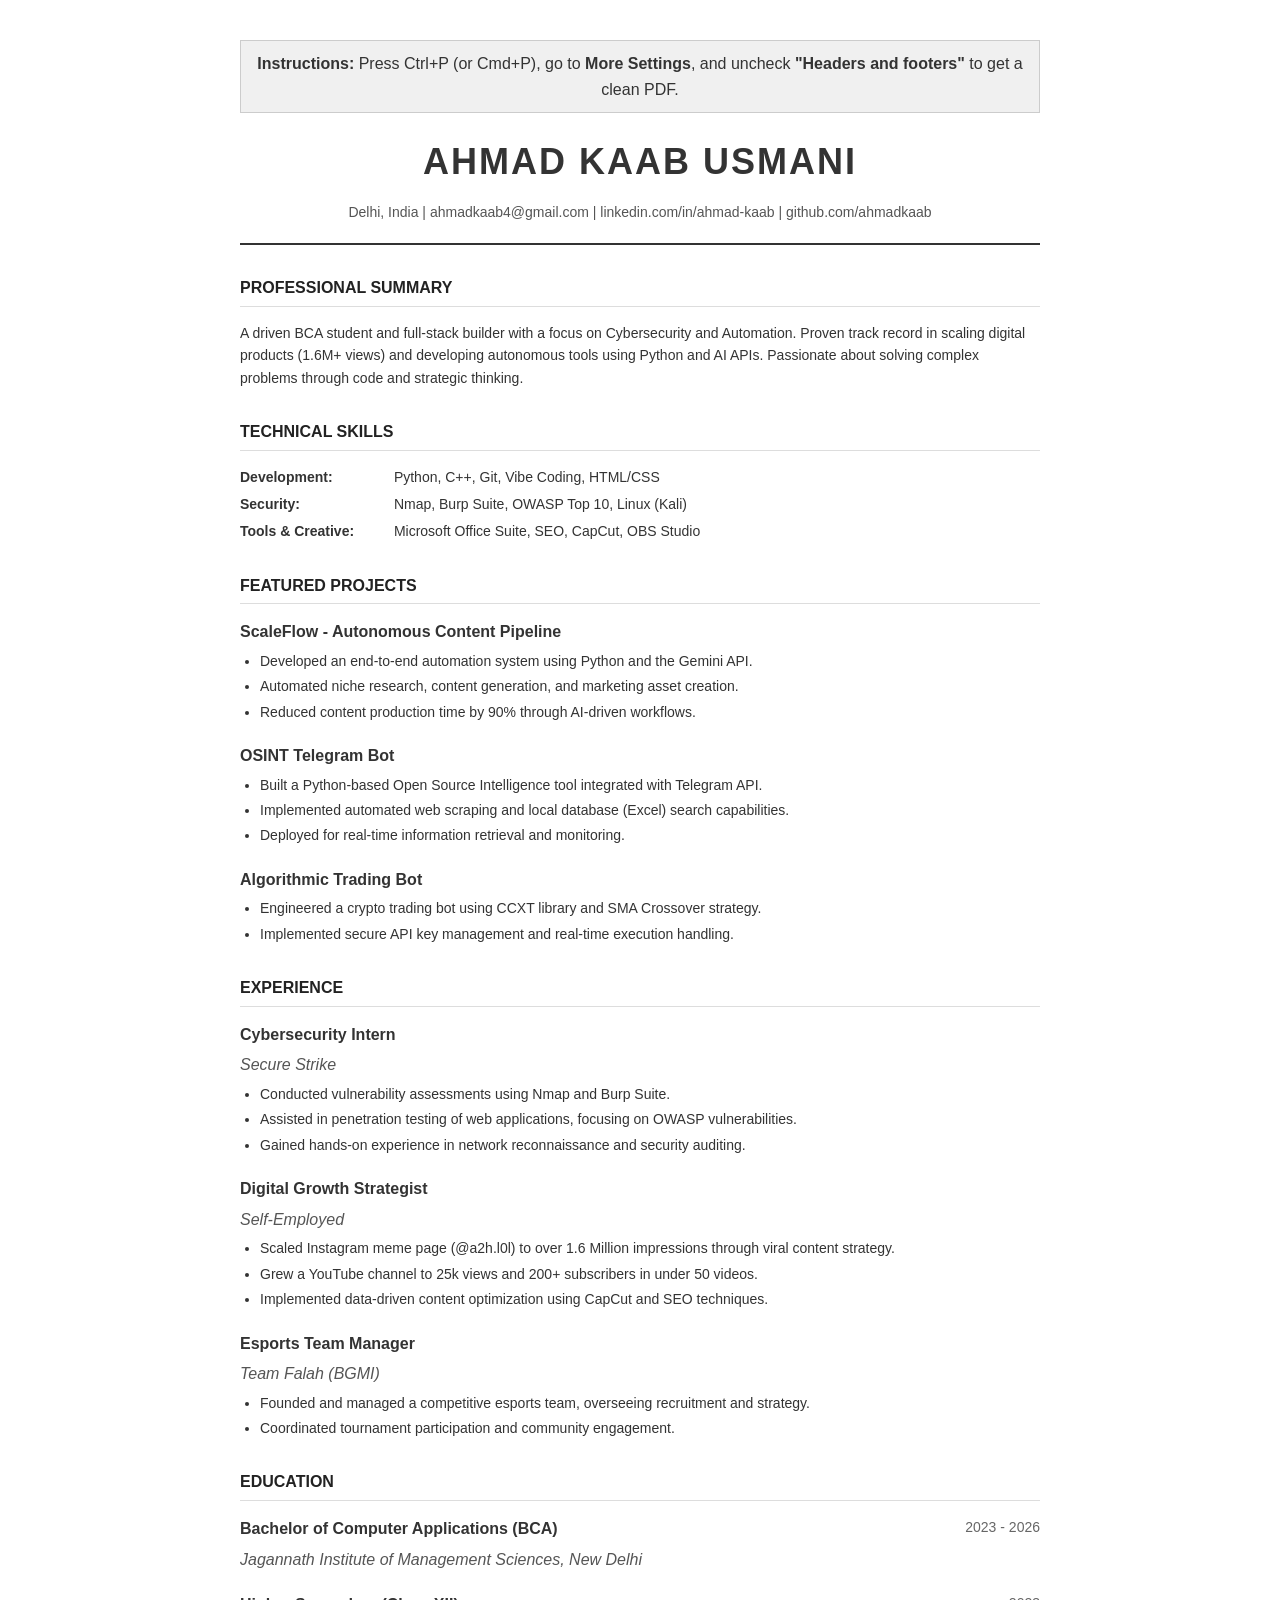
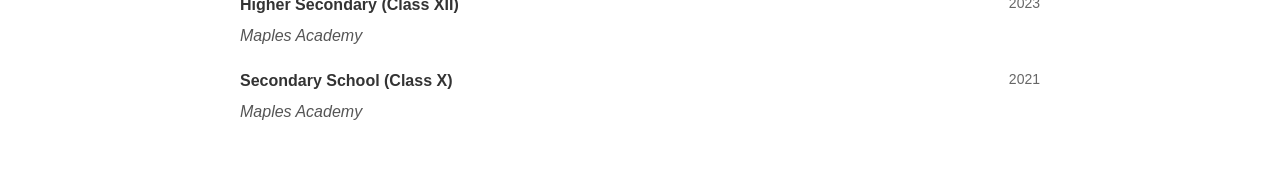
==== resume.html @ 993065bf "Deploy v2: Elite Portfolio Upgrade" ====
<!DOCTYPE html>
<html lang="en">
<head>
    <meta charset="UTF-8">
    <meta name="viewport" content="width=device-width, initial-scale=1.0">
    <title>Resume - Ahmad Kaab Usmani</title>
    <style>
        body {
            font-family: 'Segoe UI', Tahoma, Geneva, Verdana, sans-serif;
            line-height: 1.6;
            color: #333;
            max-width: 800px;
            margin: 0 auto;
            padding: 40px;
            background: #fff;
        }
        
        .header {
            text-align: center;
            border-bottom: 2px solid #333;
            padding-bottom: 20px;
            margin-bottom: 30px;
        }
        
        .name {
            font-size: 36px;
            font-weight: bold;
            text-transform: uppercase;
            letter-spacing: 2px;
            margin-bottom: 10px;
        }
        
        .role {
            font-size: 18px;
            color: #666;
            margin-bottom: 15px;
        }
        
        .contact-info {
            font-size: 14px;
            color: #555;
        }
        
        .section {
            margin-bottom: 30px;
        }
        
        .section-title {
            font-size: 16px;
            font-weight: bold;
            text-transform: uppercase;
            border-bottom: 1px solid #ddd;
            padding-bottom: 5px;
            margin-bottom: 15px;
            color: #222;
        }
        
        .skill-category {
            font-weight: bold;
            display: inline-block;
            width: 150px;
        }
        
        .project-item, .experience-item {
            margin-bottom: 20px;
        }
        
        .item-header {
            display: flex;
            justify-content: space-between;
            margin-bottom: 5px;
        }
        
        .item-title {
            font-weight: bold;
            font-size: 16px;
        }
        
        .item-date {
            color: #666;
            font-size: 14px;
        }
        
        .item-subtitle {
            font-style: italic;
            color: #555;
            margin-bottom: 5px;
        }
        
        ul {
            margin-top: 5px;
            margin-bottom: 5px;
            padding-left: 20px;
        }
        
        li {
            margin-bottom: 3px;
            font-size: 14px;
        }

        @media print {
            @page {
                margin: 0;
            }
            body {
                padding: 40px;
                margin: 0;
            }
            .no-print {
                display: none;
            }
            a {
                text-decoration: none;
                color: #333;
            }
        }
    </style>
</head>
<body>
    <div class="no-print" style="background: #f0f0f0; padding: 10px; text-align: center; margin-bottom: 20px; border: 1px solid #ccc;">
        <strong>Instructions:</strong> Press Ctrl+P (or Cmd+P), go to <b>More Settings</b>, and uncheck <b>"Headers and footers"</b> to get a clean PDF.
    </div>

    <div class="header">
        <div class="name">Ahmad Kaab Usmani</div>
        <div class="contact-info">
            Delhi, India | ahmadkaab4@gmail.com | linkedin.com/in/ahmad-kaab | github.com/ahmadkaab
        </div>
    </div>

    <div class="section">
        <div class="section-title">Professional Summary</div>
        <p style="font-size: 14px;">
            A driven BCA student and full-stack builder with a focus on Cybersecurity and Automation. Proven track record in scaling digital products (1.6M+ views) and developing autonomous tools using Python and AI APIs. Passionate about solving complex problems through code and strategic thinking.
        </p>
    </div>

    <div class="section">
        <div class="section-title">Technical Skills</div>
        <div style="font-size: 14px;">
            <div><span class="skill-category">Development:</span> Python, C++, Git, Vibe Coding, HTML/CSS</div>
            <div style="margin-top: 5px;"><span class="skill-category">Security:</span> Nmap, Burp Suite, OWASP Top 10, Linux (Kali)</div>
            <div style="margin-top: 5px;"><span class="skill-category">Tools & Creative:</span> Microsoft Office Suite, SEO, CapCut, OBS Studio</div>
        </div>
    </div>

    <div class="section">
        <div class="section-title">Featured Projects</div>
        
        <div class="project-item">
            <div class="item-header">
                <span class="item-title">ScaleFlow - Autonomous Content Pipeline</span>
            </div>
            <ul>
                <li>Developed an end-to-end automation system using Python and the Gemini API.</li>
                <li>Automated niche research, content generation, and marketing asset creation.</li>
                <li>Reduced content production time by 90% through AI-driven workflows.</li>
            </ul>
        </div>

        <div class="project-item">
            <div class="item-header">
                <span class="item-title">OSINT Telegram Bot</span>
            </div>
            <ul>
                <li>Built a Python-based Open Source Intelligence tool integrated with Telegram API.</li>
                <li>Implemented automated web scraping and local database (Excel) search capabilities.</li>
                <li>Deployed for real-time information retrieval and monitoring.</li>
            </ul>
        </div>

        <div class="project-item">
            <div class="item-header">
                <span class="item-title">Algorithmic Trading Bot</span>
            </div>
            <ul>
                <li>Engineered a crypto trading bot using CCXT library and SMA Crossover strategy.</li>
                <li>Implemented secure API key management and real-time execution handling.</li>
            </ul>
        </div>
    </div>

    <div class="section">
        <div class="section-title">Experience</div>
        
        <div class="experience-item">
            <div class="item-header">
                <span class="item-title">Cybersecurity Intern</span>
            </div>
            <div class="item-subtitle">Secure Strike</div>
            <ul>
                <li>Conducted vulnerability assessments using Nmap and Burp Suite.</li>
                <li>Assisted in penetration testing of web applications, focusing on OWASP vulnerabilities.</li>
                <li>Gained hands-on experience in network reconnaissance and security auditing.</li>
            </ul>
        </div>

        <div class="experience-item">
            <div class="item-header">
                <span class="item-title">Digital Growth Strategist</span>
            </div>
            <div class="item-subtitle">Self-Employed</div>
            <ul>
                <li>Scaled Instagram meme page (@a2h.l0l) to over 1.6 Million impressions through viral content strategy.</li>
                <li>Grew a YouTube channel to 25k views and 200+ subscribers in under 50 videos.</li>
                <li>Implemented data-driven content optimization using CapCut and SEO techniques.</li>
            </ul>
        </div>

        <div class="experience-item">
            <div class="item-header">
                <span class="item-title">Esports Team Manager</span>
            </div>
            <div class="item-subtitle">Team Falah (BGMI)</div>
            <ul>
                <li>Founded and managed a competitive esports team, overseeing recruitment and strategy.</li>
                <li>Coordinated tournament participation and community engagement.</li>
            </ul>
        </div>
    </div>

    <div class="section">
        <div class="section-title">Education</div>
        <div class="experience-item">
            <div class="item-header">
                <span class="item-title">Bachelor of Computer Applications (BCA)</span>
                <span class="item-date">2023 - 2026</span>
            </div>
            <div class="item-subtitle">Jagannath Institute of Management Sciences, New Delhi</div>
        </div>
        <div class="experience-item">
            <div class="item-header">
                <span class="item-title">Higher Secondary (Class XII)</span>
                <span class="item-date">2023</span>
            </div>
            <div class="item-subtitle">Maples Academy</div>
        </div>
        <div class="experience-item">
            <div class="item-header">
                <span class="item-title">Secondary School (Class X)</span>
                <span class="item-date">2021</span>
            </div>
            <div class="item-subtitle">Maples Academy</div>
        </div>
    </div>

</body>
</html>
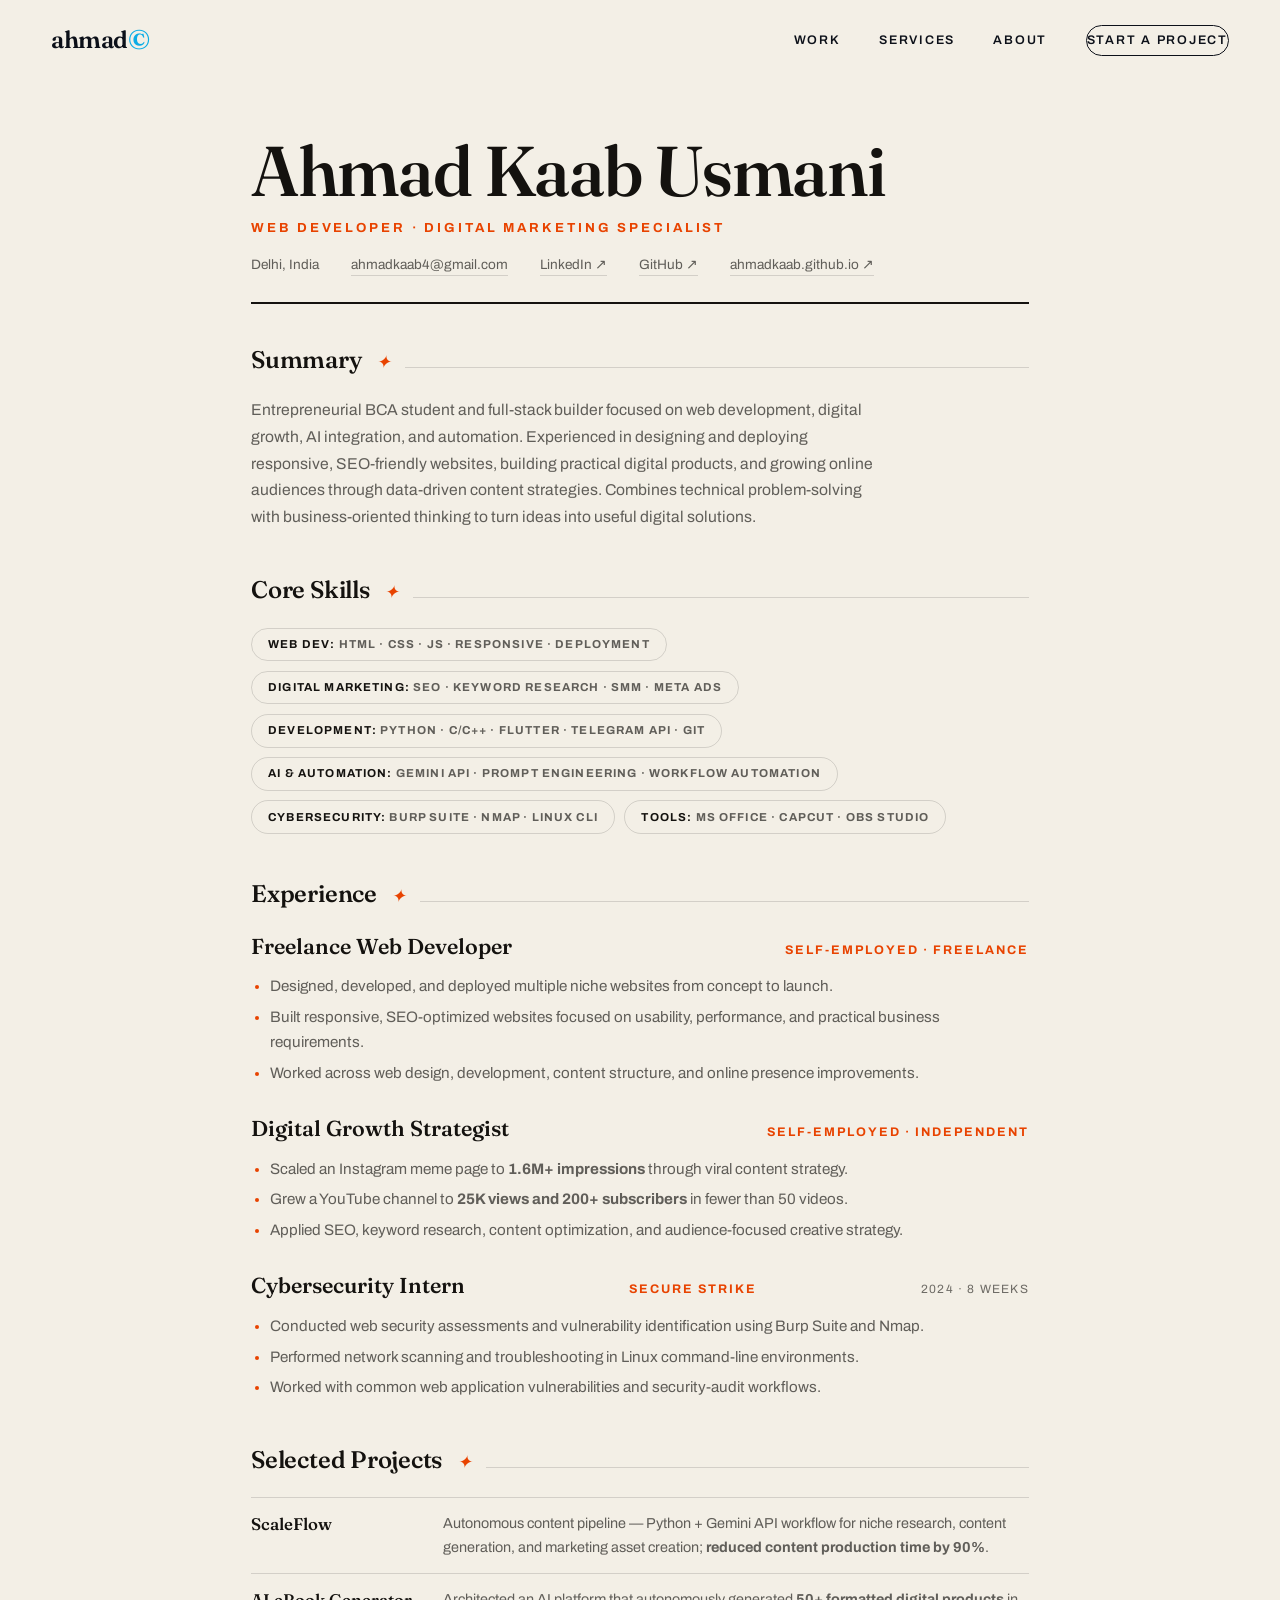
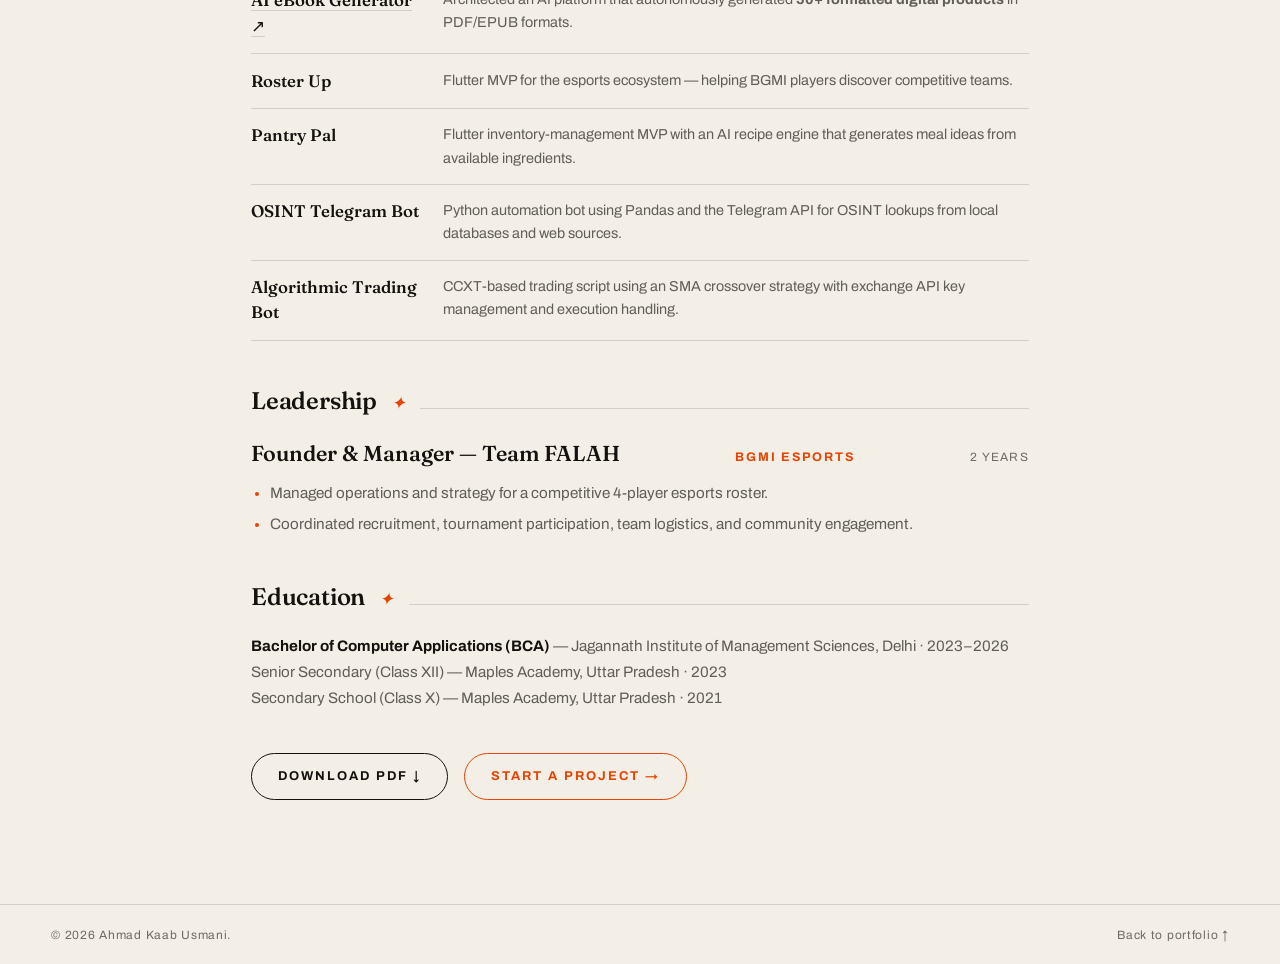
==== commit b3a737ec: "Add resume page, SEO (JSON-LD Person, canonical, sitemap, robots), OG share image" ====
--- a/resume.html
+++ b/resume.html
@@ -1,248 +1,225 @@
 <!DOCTYPE html>
 <html lang="en">
 <head>
-    <meta charset="UTF-8">
-    <meta name="viewport" content="width=device-width, initial-scale=1.0">
-    <title>Resume - Ahmad Kaab Usmani</title>
-    <style>
-        body {
-            font-family: 'Segoe UI', Tahoma, Geneva, Verdana, sans-serif;
-            line-height: 1.6;
-            color: #333;
-            max-width: 800px;
-            margin: 0 auto;
-            padding: 40px;
-            background: #fff;
-        }
-        
-        .header {
-            text-align: center;
-            border-bottom: 2px solid #333;
-            padding-bottom: 20px;
-            margin-bottom: 30px;
-        }
-        
-        .name {
-            font-size: 36px;
-            font-weight: bold;
-            text-transform: uppercase;
-            letter-spacing: 2px;
-            margin-bottom: 10px;
-        }
-        
-        .role {
-            font-size: 18px;
-            color: #666;
-            margin-bottom: 15px;
-        }
-        
-        .contact-info {
-            font-size: 14px;
-            color: #555;
-        }
-        
-        .section {
-            margin-bottom: 30px;
-        }
-        
-        .section-title {
-            font-size: 16px;
-            font-weight: bold;
-            text-transform: uppercase;
-            border-bottom: 1px solid #ddd;
-            padding-bottom: 5px;
-            margin-bottom: 15px;
-            color: #222;
-        }
-        
-        .skill-category {
-            font-weight: bold;
-            display: inline-block;
-            width: 150px;
-        }
-        
-        .project-item, .experience-item {
-            margin-bottom: 20px;
-        }
-        
-        .item-header {
-            display: flex;
-            justify-content: space-between;
-            margin-bottom: 5px;
-        }
-        
-        .item-title {
-            font-weight: bold;
-            font-size: 16px;
-        }
-        
-        .item-date {
-            color: #666;
-            font-size: 14px;
-        }
-        
-        .item-subtitle {
-            font-style: italic;
-            color: #555;
-            margin-bottom: 5px;
-        }
-        
-        ul {
-            margin-top: 5px;
-            margin-bottom: 5px;
-            padding-left: 20px;
-        }
-        
-        li {
-            margin-bottom: 3px;
-            font-size: 14px;
-        }
-
-        @media print {
-            @page {
-                margin: 0;
-            }
-            body {
-                padding: 40px;
-                margin: 0;
-            }
-            .no-print {
-                display: none;
-            }
-            a {
-                text-decoration: none;
-                color: #333;
-            }
-        }
-    </style>
+<meta charset="UTF-8" />
+<meta name="viewport" content="width=device-width, initial-scale=1.0" />
+<title>Résumé — Ahmad Kaab Usmani · Web Developer & Digital Marketing Specialist</title>
+<meta name="description" content="Résumé of Ahmad Kaab Usmani — web developer, digital marketing specialist, and AI automation builder based in Delhi, India." />
+<meta name="robots" content="index,follow" />
+<meta name="theme-color" content="#F3EFE6" />
+<meta property="og:type" content="profile" />
+<meta property="og:title" content="Résumé — Ahmad Kaab Usmani" />
+<meta property="og:description" content="Web developer, digital marketing specialist & AI automation builder — Delhi, India. Remote worldwide." />
+<meta property="og:url" content="https://ahmadkaab.github.io/resume.html" />
+<meta property="og:image" content="https://ahmadkaab.github.io/og-image.png" />
+<link rel="icon" type="image/svg+xml" href="favicon.svg" />
+<link rel="preconnect" href="https://fonts.googleapis.com" />
+<link rel="preconnect" href="https://fonts.gstatic.com" crossorigin />
+<link href="https://fonts.googleapis.com/css2?family=Fraunces:ital,opsz,wght@0,9..144,300..900;1,9..144,300..900&family=Archivo:ital,wght@0,100..900;1,100..900&display=swap" rel="stylesheet" />
+<link rel="stylesheet" href="css/style.css" />
+<style>
+  /* ---- Resume-specific ---- */
+  .resume {
+    max-width: 880px; margin: 0 auto;
+    padding: 8.5rem var(--pad) 4rem;
+  }
+  .resume__head { border-bottom: 2px solid var(--ink); padding-bottom: 1.6rem; margin-bottom: 2.4rem; }
+  .resume__name { font-family: var(--serif); font-weight: 560; letter-spacing: -0.02em; font-size: clamp(2.6rem, 6vw, 4.4rem); line-height: 1; }
+  .resume__role { font-size: 0.82rem; font-weight: 700; letter-spacing: 0.22em; text-transform: uppercase; color: var(--accent); margin-top: 0.7rem; }
+  .resume__contact { display: flex; flex-wrap: wrap; gap: 1rem 2rem; margin-top: 1.1rem; font-size: 0.85rem; color: var(--ink-soft); }
+  .resume__contact a { border-bottom: 1px solid var(--line); transition: color .3s, border-color .3s; }
+  .resume__contact a:hover { color: var(--accent); border-color: var(--accent); }
+  .resume__section { margin-bottom: 2.6rem; }
+  .resume__h { font-family: var(--serif); font-size: 1.5rem; font-weight: 560; letter-spacing: -0.01em; display: flex; align-items: baseline; gap: 0.9rem; margin-bottom: 1.2rem; }
+  .resume__h::after { content: ""; flex: 1; height: 1px; background: var(--line); }
+  .resume__h em { font-style: italic; color: var(--accent); font-size: 1.1rem; }
+  .resume__p { color: var(--ink-soft); line-height: 1.7; font-size: 0.98rem; max-width: 70ch; }
+  .skills { display: flex; flex-wrap: wrap; gap: 0.6rem; }
+  .skills span { font-size: 0.72rem; font-weight: 700; letter-spacing: 0.1em; text-transform: uppercase; border: 1px solid var(--line); border-radius: 999px; padding: 0.45rem 1rem; color: var(--ink-soft); }
+  .skills span b { color: var(--ink); font-weight: 700; }
+  .job { margin-bottom: 1.7rem; }
+  .job__row { display: flex; justify-content: space-between; align-items: baseline; gap: 1rem; flex-wrap: wrap; }
+  .job__title { font-family: var(--serif); font-size: 1.35rem; font-weight: 560; }
+  .job__org { font-size: 0.78rem; font-weight: 700; letter-spacing: 0.16em; text-transform: uppercase; color: var(--accent); }
+  .job__meta { font-size: 0.75rem; letter-spacing: 0.1em; text-transform: uppercase; color: var(--ink-faint); }
+  .job ul { margin-top: 0.7rem; padding-left: 1.2rem; color: var(--ink-soft); font-size: 0.95rem; line-height: 1.65; }
+  .job li { margin-bottom: 0.35rem; }
+  .job li::marker { color: var(--accent); }
+  .proj { display: grid; grid-template-columns: 11rem 1fr; gap: 1rem; padding: 0.9rem 0; border-top: 1px solid var(--line); }
+  .proj:last-child { border-bottom: 1px solid var(--line); }
+  .proj__name { font-family: var(--serif); font-weight: 560; font-size: 1.05rem; }
+  .proj__name a { border-bottom: 1px solid var(--line); }
+  .proj__name a:hover { color: var(--accent); border-color: var(--accent); }
+  .proj__desc { color: var(--ink-soft); font-size: 0.9rem; line-height: 1.6; }
+  .edu { color: var(--ink-soft); font-size: 0.95rem; line-height: 1.7; }
+  .edu b { color: var(--ink); }
+  .resume__tools { display: flex; gap: 1rem; flex-wrap: wrap; margin-top: 2.6rem; }
+  .resume__tools a { font-size: 0.8rem; font-weight: 700; letter-spacing: 0.16em; text-transform: uppercase; border: 1.5px solid var(--ink); border-radius: 999px; padding: 0.8rem 1.6rem; transition: background-color .3s, color .3s; }
+  .resume__tools a:hover { background: var(--ink); color: var(--paper); }
+  .resume__tools a.btn--accent { border-color: var(--accent); color: var(--accent); }
+  .resume__tools a.btn--accent:hover { background: var(--accent); border-color: var(--accent); color: var(--paper); }
+
+  @media (max-width: 640px) {
+    .proj { grid-template-columns: 1fr; gap: 0.3rem; }
+    .resume { padding-top: 7rem; }
+  }
+  @media print {
+    .nav, .resume__tools, .footer { display: none !important; }
+    .resume { padding: 0; max-width: 100%; }
+    body { background: #fff; }
+    .resume__section { break-inside: avoid; }
+    .proj { break-inside: avoid; }
+  }
+</style>
 </head>
 <body>
-    <div class="no-print" style="background: #f0f0f0; padding: 10px; text-align: center; margin-bottom: 20px; border: 1px solid #ccc;">
-        <strong>Instructions:</strong> Press Ctrl+P (or Cmd+P), go to <b>More Settings</b>, and uncheck <b>"Headers and footers"</b> to get a clean PDF.
-    </div>
-
-    <div class="header">
-        <div class="name">Ahmad Kaab Usmani</div>
-        <div class="contact-info">
-            Delhi, India | ahmadkaab4@gmail.com | linkedin.com/in/ahmad-kaab | github.com/ahmadkaab
-        </div>
-    </div>
-
-    <div class="section">
-        <div class="section-title">Professional Summary</div>
-        <p style="font-size: 14px;">
-            A driven BCA student and full-stack builder with a focus on Cybersecurity and Automation. Proven track record in scaling digital products (1.6M+ views) and developing autonomous tools using Python and AI APIs. Passionate about solving complex problems through code and strategic thinking.
-        </p>
-    </div>
-
-    <div class="section">
-        <div class="section-title">Technical Skills</div>
-        <div style="font-size: 14px;">
-            <div><span class="skill-category">Development:</span> Python, C++, Git, Vibe Coding, HTML/CSS</div>
-            <div style="margin-top: 5px;"><span class="skill-category">Security:</span> Nmap, Burp Suite, OWASP Top 10, Linux (Kali)</div>
-            <div style="margin-top: 5px;"><span class="skill-category">Tools & Creative:</span> Microsoft Office Suite, SEO, CapCut, OBS Studio</div>
-        </div>
-    </div>
-
-    <div class="section">
-        <div class="section-title">Featured Projects</div>
-        
-        <div class="project-item">
-            <div class="item-header">
-                <span class="item-title">ScaleFlow - Autonomous Content Pipeline</span>
-            </div>
-            <ul>
-                <li>Developed an end-to-end automation system using Python and the Gemini API.</li>
-                <li>Automated niche research, content generation, and marketing asset creation.</li>
-                <li>Reduced content production time by 90% through AI-driven workflows.</li>
-            </ul>
-        </div>
-
-        <div class="project-item">
-            <div class="item-header">
-                <span class="item-title">OSINT Telegram Bot</span>
-            </div>
-            <ul>
-                <li>Built a Python-based Open Source Intelligence tool integrated with Telegram API.</li>
-                <li>Implemented automated web scraping and local database (Excel) search capabilities.</li>
-                <li>Deployed for real-time information retrieval and monitoring.</li>
-            </ul>
-        </div>
-
-        <div class="project-item">
-            <div class="item-header">
-                <span class="item-title">Algorithmic Trading Bot</span>
-            </div>
-            <ul>
-                <li>Engineered a crypto trading bot using CCXT library and SMA Crossover strategy.</li>
-                <li>Implemented secure API key management and real-time execution handling.</li>
-            </ul>
-        </div>
-    </div>
-
-    <div class="section">
-        <div class="section-title">Experience</div>
-        
-        <div class="experience-item">
-            <div class="item-header">
-                <span class="item-title">Cybersecurity Intern</span>
-            </div>
-            <div class="item-subtitle">Secure Strike</div>
-            <ul>
-                <li>Conducted vulnerability assessments using Nmap and Burp Suite.</li>
-                <li>Assisted in penetration testing of web applications, focusing on OWASP vulnerabilities.</li>
-                <li>Gained hands-on experience in network reconnaissance and security auditing.</li>
-            </ul>
-        </div>
-
-        <div class="experience-item">
-            <div class="item-header">
-                <span class="item-title">Digital Growth Strategist</span>
-            </div>
-            <div class="item-subtitle">Self-Employed</div>
-            <ul>
-                <li>Scaled Instagram meme page (@a2h.l0l) to over 1.6 Million impressions through viral content strategy.</li>
-                <li>Grew a YouTube channel to 25k views and 200+ subscribers in under 50 videos.</li>
-                <li>Implemented data-driven content optimization using CapCut and SEO techniques.</li>
-            </ul>
-        </div>
-
-        <div class="experience-item">
-            <div class="item-header">
-                <span class="item-title">Esports Team Manager</span>
-            </div>
-            <div class="item-subtitle">Team Falah (BGMI)</div>
-            <ul>
-                <li>Founded and managed a competitive esports team, overseeing recruitment and strategy.</li>
-                <li>Coordinated tournament participation and community engagement.</li>
-            </ul>
-        </div>
-    </div>
-
-    <div class="section">
-        <div class="section-title">Education</div>
-        <div class="experience-item">
-            <div class="item-header">
-                <span class="item-title">Bachelor of Computer Applications (BCA)</span>
-                <span class="item-date">2023 - 2026</span>
-            </div>
-            <div class="item-subtitle">Jagannath Institute of Management Sciences, New Delhi</div>
-        </div>
-        <div class="experience-item">
-            <div class="item-header">
-                <span class="item-title">Higher Secondary (Class XII)</span>
-                <span class="item-date">2023</span>
-            </div>
-            <div class="item-subtitle">Maples Academy</div>
-        </div>
-        <div class="experience-item">
-            <div class="item-header">
-                <span class="item-title">Secondary School (Class X)</span>
-                <span class="item-date">2021</span>
-            </div>
-            <div class="item-subtitle">Maples Academy</div>
-        </div>
-    </div>
+
+<header class="nav" id="nav">
+  <a class="nav__logo" href="index.html">ahmad<span class="nav__logo-accent">©</span></a>
+  <nav class="nav__links">
+    <a href="index.html#work">Work</a>
+    <a href="index.html#services">Services</a>
+    <a href="index.html#about">About</a>
+    <a href="index.html#contact" class="nav__cta">Start a project</a>
+  </nav>
+</header>
+
+<main class="resume">
+
+  <header class="resume__head">
+    <h1 class="resume__name">Ahmad Kaab Usmani</h1>
+    <p class="resume__role">Web Developer · Digital Marketing Specialist</p>
+    <div class="resume__contact">
+      <span>Delhi, India</span>
+      <a href="mailto:ahmadkaab4@gmail.com">ahmadkaab4@gmail.com</a>
+      <a href="https://linkedin.com/in/ahmad-kaab-bb435430" target="_blank" rel="noopener">LinkedIn ↗</a>
+      <a href="https://github.com/ahmadkaab" target="_blank" rel="noopener">GitHub ↗</a>
+      <a href="https://ahmadkaab.github.io" target="_blank" rel="noopener">ahmadkaab.github.io ↗</a>
+    </div>
+  </header>
+
+  <section class="resume__section">
+    <h2 class="resume__h">Summary <em>✦</em></h2>
+    <p class="resume__p">Entrepreneurial BCA student and full-stack builder focused on web development, digital growth, AI integration, and automation. Experienced in designing and deploying responsive, SEO-friendly websites, building practical digital products, and growing online audiences through data-driven content strategies. Combines technical problem-solving with business-oriented thinking to turn ideas into useful digital solutions.</p>
+  </section>
+
+  <section class="resume__section">
+    <h2 class="resume__h">Core Skills <em>✦</em></h2>
+    <div class="skills">
+      <span><b>Web Dev:</b> HTML · CSS · JS · Responsive · Deployment</span>
+      <span><b>Digital Marketing:</b> SEO · Keyword Research · SMM · Meta Ads</span>
+      <span><b>Development:</b> Python · C/C++ · Flutter · Telegram API · Git</span>
+      <span><b>AI &amp; Automation:</b> Gemini API · Prompt Engineering · Workflow Automation</span>
+      <span><b>Cybersecurity:</b> Burp Suite · Nmap · Linux CLI</span>
+      <span><b>Tools:</b> MS Office · CapCut · OBS Studio</span>
+    </div>
+  </section>
+
+  <section class="resume__section">
+    <h2 class="resume__h">Experience <em>✦</em></h2>
+
+    <div class="job">
+      <div class="job__row">
+        <span class="job__title">Freelance Web Developer</span>
+        <span class="job__org">Self-Employed · Freelance</span>
+      </div>
+      <ul>
+        <li>Designed, developed, and deployed multiple niche websites from concept to launch.</li>
+        <li>Built responsive, SEO-optimized websites focused on usability, performance, and practical business requirements.</li>
+        <li>Worked across web design, development, content structure, and online presence improvements.</li>
+      </ul>
+    </div>
+
+    <div class="job">
+      <div class="job__row">
+        <span class="job__title">Digital Growth Strategist</span>
+        <span class="job__org">Self-Employed · Independent</span>
+      </div>
+      <ul>
+        <li>Scaled an Instagram meme page to <b>1.6M+ impressions</b> through viral content strategy.</li>
+        <li>Grew a YouTube channel to <b>25K views and 200+ subscribers</b> in fewer than 50 videos.</li>
+        <li>Applied SEO, keyword research, content optimization, and audience-focused creative strategy.</li>
+      </ul>
+    </div>
+
+    <div class="job">
+      <div class="job__row">
+        <span class="job__title">Cybersecurity Intern</span>
+        <span class="job__org">Secure Strike</span>
+        <span class="job__meta">2024 · 8 weeks</span>
+      </div>
+      <ul>
+        <li>Conducted web security assessments and vulnerability identification using Burp Suite and Nmap.</li>
+        <li>Performed network scanning and troubleshooting in Linux command-line environments.</li>
+        <li>Worked with common web application vulnerabilities and security-audit workflows.</li>
+      </ul>
+    </div>
+  </section>
+
+  <section class="resume__section">
+    <h2 class="resume__h">Selected Projects <em>✦</em></h2>
+
+    <div class="proj">
+      <span class="proj__name">ScaleFlow</span>
+      <p class="proj__desc">Autonomous content pipeline — Python + Gemini API workflow for niche research, content generation, and marketing asset creation; <b>reduced content production time by 90%</b>.</p>
+    </div>
+    <div class="proj">
+      <span class="proj__name"><a href="https://ebookbazar.shop" target="_blank" rel="noopener">AI eBook Generator ↗</a></span>
+      <p class="proj__desc">Architected an AI platform that autonomously generated <b>50+ formatted digital products</b> in PDF/EPUB formats.</p>
+    </div>
+    <div class="proj">
+      <span class="proj__name">Roster Up</span>
+      <p class="proj__desc">Flutter MVP for the esports ecosystem — helping BGMI players discover competitive teams.</p>
+    </div>
+    <div class="proj">
+      <span class="proj__name">Pantry Pal</span>
+      <p class="proj__desc">Flutter inventory-management MVP with an AI recipe engine that generates meal ideas from available ingredients.</p>
+    </div>
+    <div class="proj">
+      <span class="proj__name">OSINT Telegram Bot</span>
+      <p class="proj__desc">Python automation bot using Pandas and the Telegram API for OSINT lookups from local databases and web sources.</p>
+    </div>
+    <div class="proj">
+      <span class="proj__name">Algorithmic Trading Bot</span>
+      <p class="proj__desc">CCXT-based trading script using an SMA crossover strategy with exchange API key management and execution handling.</p>
+    </div>
+  </section>
+
+  <section class="resume__section">
+    <h2 class="resume__h">Leadership <em>✦</em></h2>
+    <div class="job">
+      <div class="job__row">
+        <span class="job__title">Founder &amp; Manager — Team FALAH</span>
+        <span class="job__org">BGMI Esports</span>
+        <span class="job__meta">2 years</span>
+      </div>
+      <ul>
+        <li>Managed operations and strategy for a competitive 4-player esports roster.</li>
+        <li>Coordinated recruitment, tournament participation, team logistics, and community engagement.</li>
+      </ul>
+    </div>
+  </section>
+
+  <section class="resume__section">
+    <h2 class="resume__h">Education <em>✦</em></h2>
+    <p class="edu"><b>Bachelor of Computer Applications (BCA)</b> — Jagannath Institute of Management Sciences, Delhi · 2023–2026</p>
+    <p class="edu">Senior Secondary (Class XII) — Maples Academy, Uttar Pradesh · 2023</p>
+    <p class="edu">Secondary School (Class X) — Maples Academy, Uttar Pradesh · 2021</p>
+  </section>
+
+  <div class="resume__tools">
+    <a href="resume.pdf" target="_blank">Download PDF ↓</a>
+    <a href="index.html#contact" class="btn--accent">Start a project →</a>
+  </div>
+
+</main>
+
+<footer class="footer" style="margin-top: 2rem;">
+  <div class="footer__bottom">
+    <span>© 2026 Ahmad Kaab Usmani.</span>
+    <a href="index.html">Back to portfolio ↑</a>
+  </div>
+</footer>
 
 </body>
-</html>+</html>
--- a/css/style.css
+++ b/css/style.css
@@ -0,0 +1,505 @@
+/* ============================================================
+   AHMAD — Portfolio · Editorial Bold · Light · Cinematic
+   ============================================================ */
+
+:root {
+  --paper: #F3EFE6;
+  --paper-deep: #EAE4D6;
+  --ink: #14120F;
+  --ink-soft: rgba(20, 18, 15, 0.66);
+  --ink-faint: rgba(20, 18, 15, 0.6);
+  --accent: #E84300;
+  --line: rgba(20, 18, 15, 0.14);
+  --cream-on-ink: #F3EFE6;
+  --serif: "Fraunces", Georgia, serif;
+  --sans: "Archivo", "Helvetica Neue", Arial, sans-serif;
+  --pad: clamp(1.25rem, 4vw, 4rem);
+  --ease-out: cubic-bezier(0.16, 1, 0.3, 1);
+}
+
+*, *::before, *::after { box-sizing: border-box; margin: 0; padding: 0; }
+
+html { scroll-behavior: auto; }
+
+html.lenis, html.lenis body { height: auto; }
+.lenis.lenis-smooth { scroll-behavior: auto !important; }
+.lenis.lenis-stopped { overflow: hidden; }
+
+body {
+  font-family: var(--sans);
+  background: var(--paper);
+  color: var(--ink);
+  line-height: 1.5;
+  -webkit-font-smoothing: antialiased;
+  overflow-x: hidden;
+}
+
+::selection { background: var(--accent); color: var(--paper); }
+
+a { color: inherit; text-decoration: none; }
+button { font-family: inherit; background: none; border: none; color: inherit; cursor: pointer; }
+a, button { -webkit-tap-highlight-color: transparent; touch-action: manipulation; }
+img, svg { display: block; max-width: 100%; }
+
+.accent { color: var(--accent); }
+
+/* ============ CURSOR ============ */
+.cursor { display: none; }
+@media (pointer: fine) {
+  .cursor { display: block; position: fixed; top: 0; left: 0; z-index: 9999; pointer-events: none; opacity: 0; transition: opacity 0.3s ease; }
+  .cursor__dot {
+    position: fixed; width: 8px; height: 8px; border-radius: 50%;
+    background: var(--accent); transform: translate(-50%, -50%);
+  }
+  .cursor__ring {
+    position: fixed; width: 40px; height: 40px; border-radius: 50%;
+    border: 1.5px solid var(--ink); opacity: 0.55;
+    transform: translate(-50%, -50%);
+    transition: width 0.3s var(--ease-out), height 0.3s var(--ease-out),
+                border-color 0.3s, background-color 0.3s, opacity 0.3s;
+  }
+  .cursor__label {
+    position: fixed; left: 0; top: 0;
+    font-size: 0.68rem; font-weight: 700; letter-spacing: 0.18em; text-transform: uppercase;
+    color: var(--paper); background: var(--ink);
+    padding: 0.5em 0.9em; border-radius: 999px;
+    transform: translate(-50%, -50%) scale(0);
+    transition: transform 0.3s var(--ease-out);
+    white-space: nowrap;
+  }
+  .cursor.is-hover .cursor__ring { width: 64px; height: 64px; border-color: var(--accent); opacity: 1; }
+  .cursor.is-view .cursor__ring { width: 88px; height: 88px; background: var(--accent); border-color: var(--accent); opacity: 1; }
+  .cursor.is-view .cursor__label { transform: translate(-50%, -50%) scale(1); }
+  .cursor.is-down .cursor__ring { width: 28px; height: 28px; }
+}
+
+/* ============ PRELOADER ============ */
+.preloader {
+  position: fixed; inset: 0; z-index: 10000;
+  display: grid; place-items: center;
+  background: var(--ink);
+  color: var(--paper);
+}
+.preloader__inner { position: relative; z-index: 3; text-align: center; padding: 0 var(--pad); }
+.preloader__name {
+  font-family: var(--serif); font-size: clamp(2.5rem, 8vw, 5rem); font-weight: 600;
+  letter-spacing: -0.02em;
+}
+.preloader__dot { color: var(--accent); }
+.preloader__bar {
+  width: min(320px, 60vw); height: 2px; background: rgba(243, 239, 230, 0.18);
+  margin: 1.5rem auto 1rem; overflow: hidden;
+}
+.preloader__fill { height: 100%; width: 0%; background: var(--accent); }
+.preloader__count {
+  font-family: var(--sans); font-size: 0.8rem; letter-spacing: 0.3em;
+  color: rgba(243, 239, 230, 0.55);
+}
+.preloader__panel {
+  position: absolute; top: 0; bottom: 0; width: 50.5%;
+  background: var(--paper);
+}
+.preloader__panel--a { left: -1%; transform: translateX(-101%); }
+.preloader__panel--b { right: -1%; transform: translateX(101%); }
+.preloader.is-done { pointer-events: none; visibility: hidden; }
+
+/* ============ NAV ============ */
+.nav {
+  position: fixed; top: 0; left: 0; right: 0; z-index: 900;
+  display: flex; align-items: center; justify-content: space-between;
+  padding: 1.4rem var(--pad);
+  mix-blend-mode: difference;
+  color: #fff;
+}
+.nav__logo {
+  font-family: var(--serif); font-size: 1.5rem; font-weight: 600; letter-spacing: -0.02em;
+}
+.nav__logo-accent { color: var(--accent); }
+.nav__links { display: flex; align-items: center; gap: clamp(1.2rem, 3vw, 2.8rem); }
+.nav__links a {
+  font-size: 0.78rem; font-weight: 600; letter-spacing: 0.14em; text-transform: uppercase;
+  position: relative; padding: 0.3rem 0;
+}
+.nav__links a:not(.nav__cta)::after {
+  content: ""; position: absolute; left: 0; bottom: 0; height: 1.5px; width: 100%;
+  background: currentColor; transform: scaleX(0); transform-origin: right;
+  transition: transform 0.4s var(--ease-out);
+}
+.nav__links a:not(.nav__cta):hover::after { transform: scaleX(1); transform-origin: left; }
+.nav__cta {
+  border: 1.5px solid #fff; border-radius: 999px; padding: 0.55rem 1.3rem;
+  transition: background-color 0.3s, color 0.3s, border-color 0.3s;
+}
+.nav__cta:hover { background: #fff; color: var(--ink); border-color: #fff; }
+
+/* ============ HERO ============ */
+.hero {
+  min-height: 100svh;
+  display: flex; flex-direction: column; justify-content: space-between;
+  padding: calc(5.5rem + 2vh) var(--pad) 2.5rem;
+  position: relative;
+  background:
+    radial-gradient(60% 50% at 85% 15%, rgba(255, 74, 0, 0.07), transparent 60%),
+    var(--paper);
+}
+.hero__meta {
+  display: flex; justify-content: space-between; gap: 1rem; flex-wrap: wrap;
+  font-size: 0.72rem; font-weight: 600; letter-spacing: 0.22em; text-transform: uppercase;
+  color: var(--ink-soft);
+  border-bottom: 1px solid var(--line);
+  padding-bottom: 1rem;
+}
+.hero__coords { color: var(--ink-faint); }
+
+.hero__title {
+  font-family: var(--serif);
+  font-weight: 560;
+  font-size: clamp(3.4rem, 11.5vw, 10.5rem);
+  line-height: 0.98;
+  letter-spacing: -0.03em;
+  margin: 4vh 0 3vh;
+}
+.hero__line { display: block; overflow: hidden; padding: 0.02em 0; }
+.hero__line--2 { padding-left: clamp(0rem, 8vw, 8rem); }
+.hero__line--3 { padding-left: clamp(0rem, 16vw, 16rem); }
+.hero__line em { font-style: italic; font-weight: 460; color: var(--accent); }
+.hero__period { color: var(--accent); }
+.hero__word { display: inline-block; transform: translateY(110%); will-change: transform; }
+
+.hero__foot {
+  display: grid; grid-template-columns: minmax(0, 1fr) auto; gap: 2rem; align-items: end;
+}
+.hero__lede {
+  max-width: 46ch; font-size: clamp(1rem, 1.4vw, 1.2rem); line-height: 1.6;
+  color: var(--ink-soft);
+}
+.hero__ctas { display: flex; gap: 1rem; flex-wrap: wrap; }
+
+/* Buttons */
+.btn {
+  display: inline-flex; align-items: center; gap: 0.6rem;
+  font-size: 0.8rem; font-weight: 700; letter-spacing: 0.16em; text-transform: uppercase;
+  padding: 1.05rem 1.9rem; border-radius: 999px;
+  transition: transform 0.25s var(--ease-out), background-color 0.3s, color 0.3s, border-color 0.3s;
+  will-change: transform;
+}
+.btn--ink { background: var(--ink); color: var(--paper); border: 1.5px solid var(--ink); }
+.btn--ink:hover { background: var(--accent); border-color: var(--accent); }
+.btn--ghost { border: 1.5px solid var(--ink); color: var(--ink); }
+.btn--ghost:hover { background: var(--ink); color: var(--paper); }
+.btn__arrow { font-size: 1.05rem; transition: transform 0.3s var(--ease-out); }
+.btn:hover .btn__arrow { transform: translateY(3px); }
+.btn--ghost:hover .btn__arrow { transform: translateX(4px); }
+
+/* Rotating badge */
+.hero__badge {
+  position: absolute; right: var(--pad); bottom: 4.2rem;
+  width: 96px; height: 96px; display: grid; place-items: center;
+  cursor: pointer;
+}
+.hero__badge-svg { position: absolute; inset: 0; animation: spin 14s linear infinite; }
+.hero__badge-svg text {
+  font-family: var(--sans); font-size: 8.5px; font-weight: 700;
+  letter-spacing: 0.24em; fill: var(--ink-soft); text-transform: uppercase;
+}
+.hero__badge-core {
+  font-size: 1.3rem; color: var(--ink);
+  transition: color 0.3s, transform 0.3s var(--ease-out);
+}
+.hero__badge:hover .hero__badge-core { color: var(--accent); transform: translateY(4px); }
+@keyframes spin { to { transform: rotate(360deg); } }
+
+/* Grain */
+.hero__grain {
+  position: absolute; inset: 0; pointer-events: none; opacity: 0.5;
+  background-image: url("data:image/svg+xml,%3Csvg viewBox='0 0 200 200' xmlns='http://www.w3.org/2000/svg'%3E%3Cfilter id='n'%3E%3CfeTurbulence type='fractalNoise' baseFrequency='0.9' numOctaves='2' stitchTiles='stitch'/%3E%3C/filter%3E%3Crect width='100%25' height='100%25' filter='url(%23n)' opacity='0.06'/%3E%3C/svg%3E");
+  animation: grain 8s steps(10) infinite;
+}
+@keyframes grain {
+  0%, 100% { transform: translate(0, 0); }
+  10% { transform: translate(-2%, -3%); } 30% { transform: translate(3%, 2%); }
+  50% { transform: translate(-3%, 1%); } 70% { transform: translate(2%, -2%); }
+  90% { transform: translate(-1%, 3%); }
+}
+
+/* ============ MARQUEE ============ */
+.marquee { overflow: hidden; padding: 1.1rem 0; }
+.marquee--ink { background: var(--ink); color: var(--paper); transform: rotate(-1.2deg) scale(1.02); margin: 2.5rem 0; }
+.marquee--cream { background: var(--paper); color: var(--ink); border-top: 1px solid var(--line); }
+.marquee__track {
+  display: flex; align-items: center; gap: 2.2rem; width: max-content;
+  animation: marquee 26s linear infinite;
+  white-space: nowrap;
+}
+.marquee--ink .marquee__track { animation-duration: 34s; }
+.marquee__track span {
+  font-family: var(--serif); font-style: italic;
+  font-size: clamp(1.4rem, 2.6vw, 2.4rem); font-weight: 460;
+}
+.marquee--ink .marquee__track span { font-style: normal; font-family: var(--sans); font-weight: 700; letter-spacing: 0.08em; text-transform: uppercase; font-size: clamp(0.95rem, 1.6vw, 1.3rem); }
+.marquee__track i { font-style: normal; color: var(--accent); font-size: 1rem; }
+@keyframes marquee { to { transform: translateX(-50%); } }
+
+/* ============ SECTIONS ============ */
+.section-head {
+  display: flex; justify-content: space-between; align-items: flex-end; gap: 2rem;
+  padding: var(--pad) var(--pad) 0;
+}
+.section-head--light { padding-top: calc(var(--pad) * 1.6); }
+.section-head__title {
+  font-family: var(--serif); font-weight: 560; letter-spacing: -0.02em;
+  font-size: clamp(3rem, 8vw, 7rem); line-height: 0.95;
+}
+.section-head__side { text-align: right; padding-bottom: 0.6rem; }
+.section-head__index {
+  display: block; font-size: 0.72rem; font-weight: 700; letter-spacing: 0.3em;
+  text-transform: uppercase; color: var(--ink-faint); margin-bottom: 0.8rem;
+}
+.section-head__note { max-width: 34ch; font-size: 0.95rem; color: var(--ink-soft); line-height: 1.6; }
+
+/* ============ WORK ============ */
+.work { padding-bottom: calc(var(--pad) * 1.5); }
+.project { padding: calc(var(--pad) * 1.2) var(--pad) 0; }
+.project__top {
+  display: flex; align-items: center; gap: 1.4rem; flex-wrap: wrap;
+  border-top: 1px solid var(--line); padding-top: 1.1rem; margin-bottom: 1.6rem;
+}
+.project__num {
+  font-family: var(--serif); font-style: italic; font-size: 1.15rem; color: var(--accent);
+}
+.project__tags { display: flex; gap: 0.6rem; flex-wrap: wrap; }
+.project__tags span {
+  font-size: 0.66rem; font-weight: 700; letter-spacing: 0.16em; text-transform: uppercase;
+  border: 1px solid var(--line); border-radius: 999px; padding: 0.35rem 0.85rem;
+  color: var(--ink-soft);
+}
+.project__year { margin-left: auto; font-size: 0.8rem; font-weight: 600; letter-spacing: 0.2em; color: var(--ink-faint); }
+
+.project__card {
+  display: grid; grid-template-columns: 1.4fr 1fr; gap: clamp(1.5rem, 4vw, 4rem);
+  align-items: center;
+}
+.project--alt .project__card { grid-template-columns: 1fr 1.4fr; }
+.project__media {
+  position: relative; overflow: hidden; border-radius: 4px;
+  aspect-ratio: 10/7; background: var(--paper-deep);
+  box-shadow: 0 1px 0 rgba(20,18,15,0.06);
+  will-change: transform;
+}
+.project__poster { width: 100%; height: 100%; object-fit: cover; will-change: transform; }
+.project__view {
+  position: absolute; inset: 0; display: grid; place-items: center;
+  background: rgba(20, 18, 15, 0.55);
+  color: var(--paper);
+  font-size: 0.75rem; font-weight: 700; letter-spacing: 0.24em; text-transform: uppercase;
+  opacity: 0; transition: opacity 0.35s ease;
+  backdrop-filter: blur(2px);
+}
+.project__media:hover .project__view { opacity: 1; }
+
+.project__info { padding: 0.5rem 0; }
+.project__title {
+  font-family: var(--serif); font-weight: 560; letter-spacing: -0.02em;
+  font-size: clamp(2.2rem, 4.5vw, 4rem); line-height: 0.98; margin-bottom: 1.2rem;
+}
+.project__desc { max-width: 40ch; color: var(--ink-soft); line-height: 1.65; font-size: 1rem; }
+
+.work__more { text-align: center; padding-top: calc(var(--pad) * 1.6); }
+
+.work__extra {
+  margin: calc(var(--pad) * 1.4) var(--pad) 0;
+  border: 1px solid var(--line); border-radius: 6px;
+  padding: 1.6rem 1.8rem;
+  display: flex; flex-direction: column; gap: 1.1rem;
+}
+.work__extra-label {
+  font-size: 0.7rem; font-weight: 700; letter-spacing: 0.28em; text-transform: uppercase;
+  color: var(--ink-faint);
+}
+.work__extra-items { display: flex; flex-wrap: wrap; gap: 0.7rem 1.8rem; }
+.work__extra-items span {
+  font-family: var(--serif); font-size: 1.15rem; font-weight: 520;
+  border-bottom: 1px solid var(--line); padding-bottom: 2px;
+  transition: color 0.3s, border-color 0.3s;
+}
+.work__extra-items em { font-style: normal; font-family: var(--sans); font-size: 0.72rem; font-weight: 600; letter-spacing: 0.12em; text-transform: uppercase; color: var(--ink-faint); margin-left: 0.4rem; }
+.work__extra-items span:hover { color: var(--accent); border-color: var(--accent); }
+
+/* ============ SERVICES ============ */
+.services { background: var(--ink); color: var(--paper); margin-top: calc(var(--pad) * 1.5); }
+.services .section-head__note, .services .section-head__index { color: rgba(243, 239, 230, 0.5); }
+
+.accordion { padding: calc(var(--pad) * 0.8) var(--pad) calc(var(--pad) * 1.6); }
+.accordion__row {
+  display: grid; grid-template-columns: 3.5rem 1fr auto; align-items: center; gap: 1.5rem;
+  border-top: 1px solid rgba(243, 239, 230, 0.16);
+  padding: 1.9rem 0.5rem;
+  cursor: pointer;
+  position: relative;
+  transition: padding 0.45s var(--ease-out);
+}
+.accordion__row:last-child { border-bottom: 1px solid rgba(243, 239, 230, 0.16); }
+.accordion__num { font-family: var(--serif); font-style: italic; color: var(--accent); font-size: 1.05rem; }
+.accordion__title {
+  font-family: var(--serif); font-weight: 520; letter-spacing: -0.01em;
+  font-size: clamp(1.9rem, 4.4vw, 3.6rem); line-height: 1;
+  transition: transform 0.45s var(--ease-out), color 0.45s;
+}
+.accordion__desc {
+  grid-column: 2; max-width: 46ch; color: rgba(243, 239, 230, 0.62);
+  font-size: 0.95rem; line-height: 1.65;
+  max-height: 0; overflow: hidden; opacity: 0;
+  transition: max-height 0.5s var(--ease-out), opacity 0.4s ease, margin 0.5s var(--ease-out);
+}
+.accordion__icon {
+  font-size: 1.6rem; font-weight: 300; color: var(--accent);
+  transition: transform 0.45s var(--ease-out);
+}
+.accordion__row.is-open { padding-top: 2.6rem; padding-bottom: 2.6rem; }
+.accordion__row.is-open .accordion__title { transform: translateX(clamp(0.5rem, 2vw, 2rem)); color: var(--accent); }
+.accordion__row.is-open .accordion__desc { max-height: 120px; opacity: 1; margin-top: 1rem; }
+.accordion__row.is-open .accordion__icon { transform: rotate(45deg); }
+
+/* ============ ABOUT ============ */
+.about { padding-bottom: calc(var(--pad) * 2); }
+.about__statement {
+  font-family: var(--serif); font-weight: 460; letter-spacing: -0.015em;
+  font-size: clamp(1.7rem, 4vw, 3.6rem); line-height: 1.28;
+  padding: calc(var(--pad) * 1.2) var(--pad) 0;
+  max-width: 26ch;
+}
+.about__word { opacity: 0.14; transition: opacity 0.5s ease; }
+.about__word.is-in { opacity: 1; }
+
+.about__chips {
+  display: flex; flex-wrap: wrap; gap: 0.7rem;
+  padding: calc(var(--pad) * 1.1) var(--pad) 0;
+}
+.chip {
+  font-size: 0.72rem; font-weight: 700; letter-spacing: 0.14em; text-transform: uppercase;
+  border: 1px solid var(--line); border-radius: 999px;
+  padding: 0.5rem 1.1rem; color: var(--ink-soft);
+  background: var(--paper);
+  transition: border-color 0.3s, color 0.3s, transform 0.3s var(--ease-out);
+}
+.chip:hover { border-color: var(--accent); color: var(--accent); transform: translateY(-2px); }
+
+.about__stats {
+  display: grid; grid-template-columns: repeat(4, 1fr); gap: 1px;
+  background: var(--line);
+  border-top: 1px solid var(--line);
+  margin: calc(var(--pad) * 1.4) var(--pad) 0;
+}
+.stat { background: var(--paper); padding: 2.2rem 1.5rem 1.8rem; }
+.stat__num {
+  display: inline-block; font-family: var(--serif); font-weight: 560;
+  font-size: clamp(2.6rem, 5.5vw, 4.6rem); line-height: 1; letter-spacing: -0.02em;
+}
+.stat__suffix {
+  font-family: var(--serif); font-weight: 560; font-size: clamp(1.4rem, 2.6vw, 2.2rem);
+  color: var(--accent); margin-left: 0.15em;
+}
+.stat__label {
+  display: block; margin-top: 0.8rem; font-size: 0.72rem; font-weight: 700;
+  letter-spacing: 0.2em; text-transform: uppercase; color: var(--ink-soft);
+}
+
+/* ============ CONTACT ============ */
+.contact {
+  background: var(--ink); color: var(--paper);
+  text-align: center; padding: calc(var(--pad) * 2.2) var(--pad);
+  position: relative; overflow: hidden;
+}
+.contact::before {
+  content: ""; position: absolute; inset: 0; pointer-events: none;
+  background: radial-gradient(50% 60% at 50% 100%, rgba(255, 74, 0, 0.18), transparent 70%);
+}
+.contact__title {
+  font-family: var(--serif); font-weight: 560; letter-spacing: -0.03em;
+  font-size: clamp(4rem, 15vw, 13rem); line-height: 0.92;
+  position: relative;
+}
+.contact__line { display: block; overflow: hidden; }
+.contact__line--2 { padding-left: clamp(0rem, 12vw, 12rem); }
+.contact__word { display: inline-block; transform: translateY(110%); will-change: transform; }
+.contact__sub {
+  position: relative; margin-top: 2.2rem; color: rgba(243, 239, 230, 0.6);
+  font-size: clamp(0.95rem, 1.4vw, 1.1rem); line-height: 1.7;
+}
+.contact__mail {
+  position: relative; display: inline-block; margin-top: 2.6rem;
+  font-family: var(--serif); font-style: italic; font-weight: 460;
+  font-size: clamp(1.3rem, 3vw, 2.2rem);
+  border-bottom: 2px solid var(--accent); padding-bottom: 0.15rem;
+  transition: color 0.3s, letter-spacing 0.4s var(--ease-out);
+}
+.contact__mail:hover { color: var(--accent); letter-spacing: 0.02em; }
+.contact__availability {
+  position: relative; margin-top: 2.4rem; font-size: 0.75rem; font-weight: 700;
+  letter-spacing: 0.22em; text-transform: uppercase; color: rgba(243, 239, 230, 0.5);
+  display: inline-flex; align-items: center; gap: 0.7rem;
+}
+.pulse-dot {
+  width: 9px; height: 9px; border-radius: 50%; background: #39D98A;
+  animation: pulse 1.6s ease-in-out infinite;
+}
+@keyframes pulse {
+  0%, 100% { box-shadow: 0 0 0 0 rgba(57, 217, 138, 0.55); }
+  50% { box-shadow: 0 0 0 8px rgba(57, 217, 138, 0); }
+}
+
+/* ============ FOOTER ============ */
+.footer { padding-top: 0.5rem; }
+.footer__grid {
+  display: grid; grid-template-columns: 2fr 1fr 1fr 1.4fr; gap: 2.5rem;
+  padding: calc(var(--pad) * 1.4) var(--pad) calc(var(--pad) * 0.9);
+}
+.footer__logo {
+  font-family: var(--serif); font-size: 2.4rem; font-weight: 600; letter-spacing: -0.02em;
+  justify-self: start;
+}
+.footer__col { display: flex; flex-direction: column; gap: 0.65rem; align-items: flex-start; }
+.footer__label {
+  font-size: 0.68rem; font-weight: 700; letter-spacing: 0.26em; text-transform: uppercase;
+  color: var(--ink-faint); margin-bottom: 0.5rem;
+}
+.footer__col a { font-size: 0.95rem; position: relative; }
+.footer__col a::after {
+  content: ""; position: absolute; left: 0; bottom: -2px; height: 1px; width: 100%;
+  background: var(--ink); transform: scaleX(0); transform-origin: right;
+  transition: transform 0.35s var(--ease-out);
+}
+.footer__col a:hover::after { transform: scaleX(1); transform-origin: left; }
+.footer__muted { font-size: 0.85rem; color: var(--ink-faint); }
+.footer__bottom {
+  display: flex; justify-content: space-between; align-items: center; gap: 1rem;
+  border-top: 1px solid var(--line);
+  padding: 1.3rem var(--pad);
+  font-size: 0.75rem; color: var(--ink-faint); letter-spacing: 0.06em;
+}
+.footer__top { font-size: 0.75rem; font-weight: 700; letter-spacing: 0.14em; text-transform: uppercase; color: var(--ink); }
+.footer__top:hover { color: var(--accent); }
+
+/* ============ RESPONSIVE ============ */
+@media (max-width: 900px) {
+  .nav__links a:not(.nav__cta) { display: none; }
+  .hero__foot { grid-template-columns: 1fr; }
+  .hero__badge { display: none; }
+  .project__card, .project--alt .project__card { grid-template-columns: 1fr; }
+  .project__info { order: 2; }
+  .project__media { order: 1; }
+  .about__stats { grid-template-columns: repeat(2, 1fr); }
+  .footer__grid { grid-template-columns: 1fr 1fr; }
+  .accordion__row { grid-template-columns: 2.4rem 1fr auto; gap: 1rem; }
+}
+
+@media (max-width: 560px) {
+  .section-head { flex-direction: column; align-items: flex-start; }
+  .section-head__side { text-align: left; }
+  .about__stats { grid-template-columns: 1fr 1fr; }
+  .footer__grid { grid-template-columns: 1fr; }
+}
+
+@media (prefers-reduced-motion: reduce) {
+  *, *::before, *::after { animation-duration: 0.01ms !important; transition-duration: 0.01ms !important; }
+}
